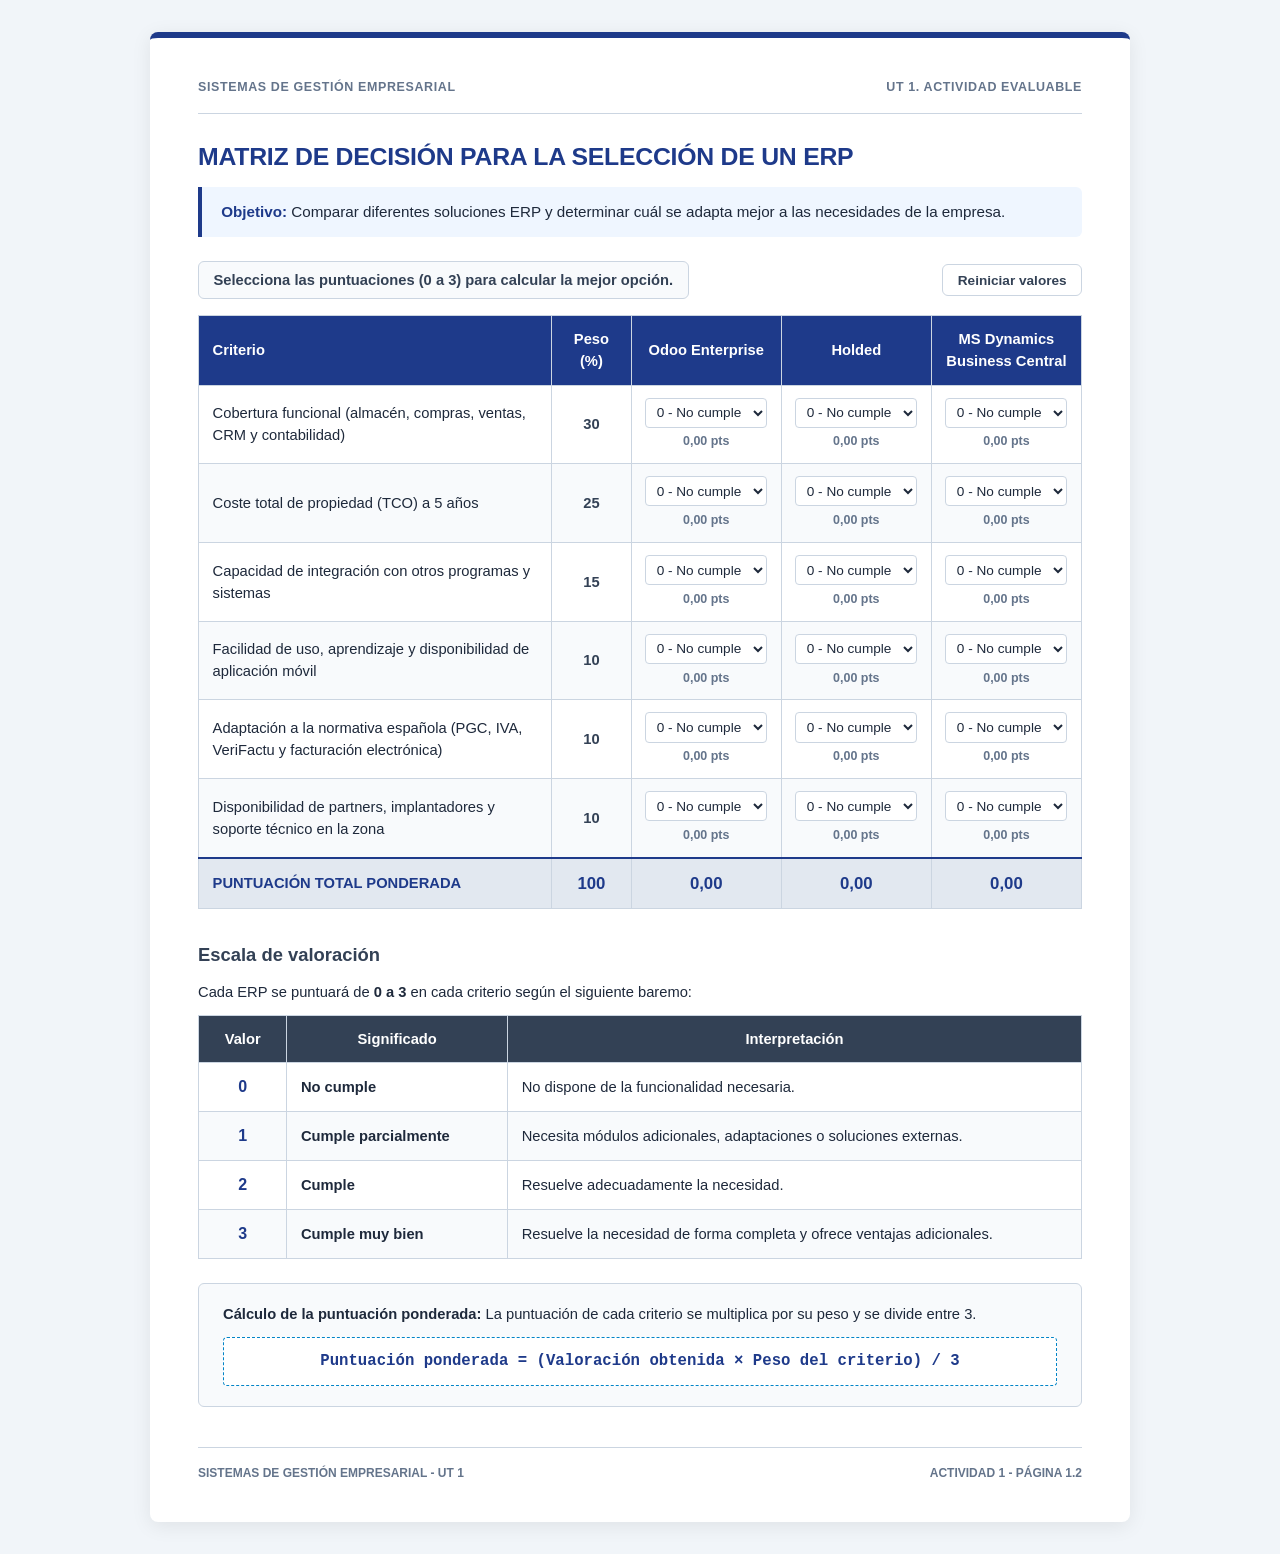
==== version1/index.html @ aa4cd5d7 "Add interactive ERP decision matrix HTML file" ====
<!DOCTYPE html>
<html lang="es">
<head>
    <meta charset="UTF-8">
    <meta name="viewport" content="width=device-width, initial-scale=1.0">
    <title>Matriz de Decisión ERP - Interactiva</title>
    <style>
        :root {
            --primary: #1e3a8a;
            --primary-light: #eff6ff;
            --secondary: #334155;
            --border: #cbd5e1;
            --bg-page: #f1f5f9;
            --bg-card: #ffffff;
            --text-main: #1e293b;
            --text-muted: #64748b;
            --accent: #0284c7;
            --winner-bg: #dcfce7;
            --winner-text: #166534;
            --winner-border: #16a34a;
        }

        * {
            box-sizing: border-box;
            margin: 0;
            padding: 0;
        }

        body {
            font-family: 'Segoe UI', Roboto, Helvetica, Arial, sans-serif;
            background-color: var(--bg-page);
            color: var(--text-main);
            line-height: 1.5;
            padding: 2rem 1rem;
        }

        .document-container {
            max-width: 980px;
            margin: 0 auto;
            background-color: var(--bg-card);
            padding: 2.5rem 3rem;
            border-radius: 8px;
            box-shadow: 0 4px 20px rgba(0, 0, 0, 0.08);
            border-top: 6px solid var(--primary);
        }

        /* Cabecera de la actividad */
        .module-header {
            display: flex;
            justify-content: space-between;
            align-items: center;
            font-size: 0.78rem;
            font-weight: 700;
            letter-spacing: 0.05em;
            color: var(--text-muted);
            text-transform: uppercase;
            padding-bottom: 1rem;
            border-bottom: 1px solid var(--border);
            margin-bottom: 1.5rem;
        }

        h1 {
            font-size: 1.55rem;
            color: var(--primary);
            margin-bottom: 0.75rem;
            letter-spacing: -0.01em;
        }

        .objective-box {
            background-color: var(--primary-light);
            border-left: 4px solid var(--primary);
            padding: 0.85rem 1.2rem;
            border-radius: 0 6px 6px 0;
            margin-bottom: 1.5rem;
            font-size: 0.95rem;
        }

        .objective-box strong {
            color: var(--primary);
        }

        /* Barra de controles */
        .controls-bar {
            display: flex;
            justify-content: space-between;
            align-items: center;
            margin-bottom: 1rem;
            flex-wrap: wrap;
            gap: 0.75rem;
        }

        .winner-banner {
            font-size: 0.92rem;
            font-weight: 600;
            color: var(--secondary);
            background-color: #f8fafc;
            border: 1px solid var(--border);
            padding: 0.45rem 0.9rem;
            border-radius: 6px;
        }

        .winner-banner.has-winner {
            background-color: var(--winner-bg);
            color: var(--winner-text);
            border-color: var(--winner-border);
        }

        .btn-reset {
            background-color: #ffffff;
            color: var(--secondary);
            border: 1px solid var(--border);
            padding: 0.45rem 0.9rem;
            border-radius: 6px;
            font-size: 0.85rem;
            font-weight: 600;
            cursor: pointer;
            transition: all 0.15s ease;
        }

        .btn-reset:hover {
            background-color: #fee2e2;
            color: #991b1b;
            border-color: #fca5a5;
        }

        h2 {
            font-size: 1.15rem;
            color: var(--secondary);
            margin-top: 2rem;
            margin-bottom: 0.75rem;
        }

        /* Tablas */
        .table-wrapper {
            overflow-x: auto;
            margin-bottom: 1.5rem;
        }

        table {
            width: 100%;
            border-collapse: collapse;
            font-size: 0.92rem;
        }

        th, td {
            border: 1px solid var(--border);
            padding: 0.75rem 0.85rem;
            text-align: left;
        }

        thead th {
            background-color: var(--primary);
            color: #ffffff;
            font-weight: 600;
            text-align: center;
            vertical-align: middle;
        }

        thead th:first-child {
            text-align: left;
            width: 40%;
        }

        tbody tr:nth-child(even) {
            background-color: #f8fafc;
        }

        tbody tr:hover {
            background-color: #f1f5f9;
        }

        .col-peso {
            text-align: center;
            font-weight: 700;
            color: var(--secondary);
            width: 9%;
        }

        .col-erp {
            text-align: center;
            width: 17%;
        }

        /* Selectores y puntos parciales */
        .cell-input-group {
            display: flex;
            flex-direction: column;
            align-items: center;
            gap: 0.3rem;
        }

        select.score-select {
            width: 100%;
            max-width: 125px;
            padding: 0.35rem 0.4rem;
            border: 1px solid var(--border);
            border-radius: 4px;
            font-size: 0.85rem;
            font-family: inherit;
            background-color: #ffffff;
            color: var(--text-main);
            cursor: pointer;
        }

        select.score-select:focus {
            outline: none;
            border-color: var(--accent);
            box-shadow: 0 0 0 2px rgba(2, 132, 199, 0.2);
        }

        .partial-pts {
            font-size: 0.78rem;
            color: var(--text-muted);
            font-weight: 600;
        }

        /* Fila de total */
        tfoot td {
            background-color: #e2e8f0;
            font-weight: 700;
            color: var(--primary);
            border-top: 2px solid var(--primary);
            transition: background-color 0.25s ease, color 0.25s ease;
        }

        tfoot td:not(:first-child) {
            text-align: center;
            font-size: 1.05rem;
        }

        tfoot td.winner-cell {
            background-color: var(--winner-bg);
            color: var(--winner-text);
        }

        /* Tabla de escala */
        .scale-table thead th {
            background-color: var(--secondary);
        }

        .scale-table thead th:first-child {
            width: 10%;
            text-align: center;
        }

        .scale-table td:first-child {
            text-align: center;
            font-weight: 700;
            font-size: 1rem;
            color: var(--primary);
        }

        .scale-table td:nth-child(2) {
            font-weight: 600;
            width: 25%;
        }

        /* Caja de fórmula */
        .formula-section {
            margin-top: 1.5rem;
            background-color: #f8fafc;
            border: 1px solid var(--border);
            border-radius: 6px;
            padding: 1.2rem 1.5rem;
        }

        .formula-section p {
            font-size: 0.92rem;
            margin-bottom: 0.75rem;
        }

        .formula-highlight {
            background-color: #ffffff;
            border: 1px dashed var(--accent);
            color: var(--primary);
            font-weight: 700;
            text-align: center;
            padding: 0.75rem;
            border-radius: 4px;
            font-family: 'Consolas', 'Courier New', monospace;
            font-size: 0.98rem;
        }

        /* Pie de página */
        .document-footer {
            margin-top: 2.5rem;
            padding-top: 1rem;
            border-top: 1px solid var(--border);
            display: flex;
            justify-content: space-between;
            font-size: 0.75rem;
            color: var(--text-muted);
            font-weight: 600;
        }

        /* Estilos para impresión */
        @media print {
            body {
                background: none;
                padding: 0;
            }
            .document-container {
                box-shadow: none;
                border-top: none;
                padding: 1rem;
                max-width: 100%;
            }
            .btn-reset {
                display: none;
            }
            select.score-select {
                border: none;
                appearance: none;
                font-weight: 700;
                text-align: center;
            }
        }
    </style>
</head>
<body>

    <div class="document-container">
        <!-- Encabezado superior -->
        <header class="module-header">
            <span>Sistemas de Gestión Empresarial</span>
            <span>UT 1. Actividad Evaluable</span>
        </header>

        <!-- Título y objetivo -->
        <h1>MATRIZ DE DECISIÓN PARA LA SELECCIÓN DE UN ERP</h1>
        <div class="objective-box">
            <strong>Objetivo:</strong> Comparar diferentes soluciones ERP y determinar cuál se adapta mejor a las necesidades de la empresa.
        </div>

        <!-- Barra de estado y reinicio -->
        <div class="controls-bar">
            <div id="winner-banner" class="winner-banner">
                Selecciona las puntuaciones (0 a 3) para calcular la mejor opción.
            </div>
            <button type="button" id="btn-reset" class="btn-reset">Reiniciar valores</button>
        </div>

        <!-- Tabla 1: Matriz de decisión -->
        <div class="table-wrapper">
            <table id="decision-matrix">
                <thead>
                    <tr>
                        <th>Criterio</th>
                        <th>Peso (%)</th>
                        <th>Odoo Enterprise</th>
                        <th>Holded</th>
                        <th>MS Dynamics Business Central</th>
                    </tr>
                </thead>
                <tbody>
                    <tr data-peso="30">
                        <td>Cobertura funcional (almacén, compras, ventas, CRM y contabilidad)</td>
                        <td class="col-peso">30</td>
                        <td class="col-erp" data-erp="odoo"></td>
                        <td class="col-erp" data-erp="holded"></td>
                        <td class="col-erp" data-erp="dynamics"></td>
                    </tr>
                    <tr data-peso="25">
                        <td>Coste total de propiedad (TCO) a 5 años</td>
                        <td class="col-peso">25</td>
                        <td class="col-erp" data-erp="odoo"></td>
                        <td class="col-erp" data-erp="holded"></td>
                        <td class="col-erp" data-erp="dynamics"></td>
                    </tr>
                    <tr data-peso="15">
                        <td>Capacidad de integración con otros programas y sistemas</td>
                        <td class="col-peso">15</td>
                        <td class="col-erp" data-erp="odoo"></td>
                        <td class="col-erp" data-erp="holded"></td>
                        <td class="col-erp" data-erp="dynamics"></td>
                    </tr>
                    <tr data-peso="10">
                        <td>Facilidad de uso, aprendizaje y disponibilidad de aplicación móvil</td>
                        <td class="col-peso">10</td>
                        <td class="col-erp" data-erp="odoo"></td>
                        <td class="col-erp" data-erp="holded"></td>
                        <td class="col-erp" data-erp="dynamics"></td>
                    </tr>
                    <tr data-peso="10">
                        <td>Adaptación a la normativa española (PGC, IVA, VeriFactu y facturación electrónica)</td>
                        <td class="col-peso">10</td>
                        <td class="col-erp" data-erp="odoo"></td>
                        <td class="col-erp" data-erp="holded"></td>
                        <td class="col-erp" data-erp="dynamics"></td>
                    </tr>
                    <tr data-peso="10">
                        <td>Disponibilidad de partners, implantadores y soporte técnico en la zona</td>
                        <td class="col-peso">10</td>
                        <td class="col-erp" data-erp="odoo"></td>
                        <td class="col-erp" data-erp="holded"></td>
                        <td class="col-erp" data-erp="dynamics"></td>
                    </tr>
                </tbody>
                <tfoot>
                    <tr>
                        <td>PUNTUACIÓN TOTAL PONDERADA</td>
                        <td>100</td>
                        <td id="total-odoo">0,00</td>
                        <td id="total-holded">0,00</td>
                        <td id="total-dynamics">0,00</td>
                    </tr>
                </tfoot>
            </table>
        </div>

        <!-- Sección: Escala de valoración -->
        <h2>Escala de valoración</h2>
        <p style="font-size: 0.92rem; margin-bottom: 0.75rem;">
            Cada ERP se puntuará de <strong>0 a 3</strong> en cada criterio según el siguiente baremo:
        </p>

        <div class="table-wrapper">
            <table class="scale-table">
                <thead>
                    <tr>
                        <th>Valor</th>
                        <th>Significado</th>
                        <th>Interpretación</th>
                    </tr>
                </thead>
                <tbody>
                    <tr>
                        <td>0</td>
                        <td>No cumple</td>
                        <td>No dispone de la funcionalidad necesaria.</td>
                    </tr>
                    <tr>
                        <td>1</td>
                        <td>Cumple parcialmente</td>
                        <td>Necesita módulos adicionales, adaptaciones o soluciones externas.</td>
                    </tr>
                    <tr>
                        <td>2</td>
                        <td>Cumple</td>
                        <td>Resuelve adecuadamente la necesidad.</td>
                    </tr>
                    <tr>
                        <td>3</td>
                        <td>Cumple muy bien</td>
                        <td>Resuelve la necesidad de forma completa y ofrece ventajas adicionales.</td>
                    </tr>
                </tbody>
            </table>
        </div>

        <!-- Sección: Fórmula de cálculo -->
        <div class="formula-section">
            <p>
                <strong>Cálculo de la puntuación ponderada:</strong> La puntuación de cada criterio se multiplica por su peso y se divide entre 3.
            </p>
            <div class="formula-highlight">
                Puntuación ponderada = (Valoración obtenida × Peso del criterio) / 3
            </div>
        </div>

        <!-- Pie de página -->
        <footer class="document-footer">
            <span>SISTEMAS DE GESTIÓN EMPRESARIAL - UT 1</span>
            <span>ACTIVIDAD 1 - PÁGINA 1.2</span>
        </footer>
    </div>

    <script>
        document.addEventListener('DOMContentLoaded', () => {
            const erpNames = {
                odoo: 'Odoo Enterprise',
                holded: 'Holded',
                dynamics: 'MS Dynamics Business Central'
            };

            const optionsHTML = `
                <option value="0">0 - No cumple</option>
                <option value="1">1 - Parcialmente</option>
                <option value="2">2 - Cumple</option>
                <option value="3">3 - Muy bien</option>
            `;

            // Inyectar los desplegables y etiquetas de puntos parciales en cada celda
            const erpCells = document.querySelectorAll('#decision-matrix tbody td.col-erp');
            erpCells.forEach(cell => {
                const erpKey = cell.dataset.erp;
                cell.innerHTML = `
                    <div class="cell-input-group">
                        <select class="score-select" data-erp="${erpKey}" aria-label="Puntuación ${erpNames[erpKey]}">
                            ${optionsHTML}
                        </select>
                        <span class="partial-pts">0,00 pts</span>
                    </div>
                `;
            });

            const rows = document.querySelectorAll('#decision-matrix tbody tr');
            const banner = document.getElementById('winner-banner');
            const resetBtn = document.getElementById('btn-reset');

            // Función principal de cálculo
            function calcularMatriz() {
                const totals = { odoo: 0, holded: 0, dynamics: 0 };

                rows.forEach(row => {
                    const peso = parseFloat(row.dataset.peso);

                    Object.keys(totals).forEach(erpKey => {
                        const cell = row.querySelector(`td[data-erp="${erpKey}"]`);
                        const select = cell.querySelector('select');
                        const partialLabel = cell.querySelector('.partial-pts');

                        const valoracion = parseFloat(select.value);
                        // Fórmula exacta del enunciado: (Valoración * Peso) / 3
                        const ponderada = (valoracion * peso) / 3;

                        totals[erpKey] += ponderada;
                        partialLabel.textContent = `${ponderada.toFixed(2).replace('.', ',')} pts`;
                    });
                });

                // Actualizar celdas de totales y detectar ganador
                let maxScore = 0;
                Object.keys(totals).forEach(erpKey => {
                    const totalCell = document.getElementById(`total-${erpKey}`);
                    totalCell.textContent = totals[erpKey].toFixed(2).replace('.', ',');
                    totalCell.classList.remove('winner-cell');

                    if (totals[erpKey] > maxScore) {
                        maxScore = totals[erpKey];
                    }
                });

                // Resaltar ganador(es) si hay puntuación mayor que 0
                if (maxScore > 0) {
                    const winners = [];
                    Object.keys(totals).forEach(erpKey => {
                        if (Math.abs(totals[erpKey] - maxScore) < 0.001) {
                            document.getElementById(`total-${erpKey}`).classList.add('winner-cell');
                            winners.push(erpNames[erpKey]);
                        }
                    });

                    banner.classList.add('has-winner');
                    const label = winners.length > 1 ? 'Empate en cabeza:' : 'Mejor opción actual:';
                    banner.textContent = `${label} ${winners.join(' y ')} (${maxScore.toFixed(2).replace('.', ',')} / 100 pts)`;
                } else {
                    banner.classList.remove('has-winner');
                    banner.textContent = 'Selecciona las puntuaciones (0 a 3) para calcular la mejor opción.';
                }
            }

            // Escuchar cambios en cualquier desplegable
            document.getElementById('decision-matrix').addEventListener('change', (e) => {
                if (e.target.classList.contains('score-select')) {
                    calcularMatriz();
                }
            });

            // Botón de reinicio
            resetBtn.addEventListener('click', () => {
                document.querySelectorAll('.score-select').forEach(sel => sel.value = '0');
                calcularMatriz();
            });
        });
    </script>

</body>
</html>
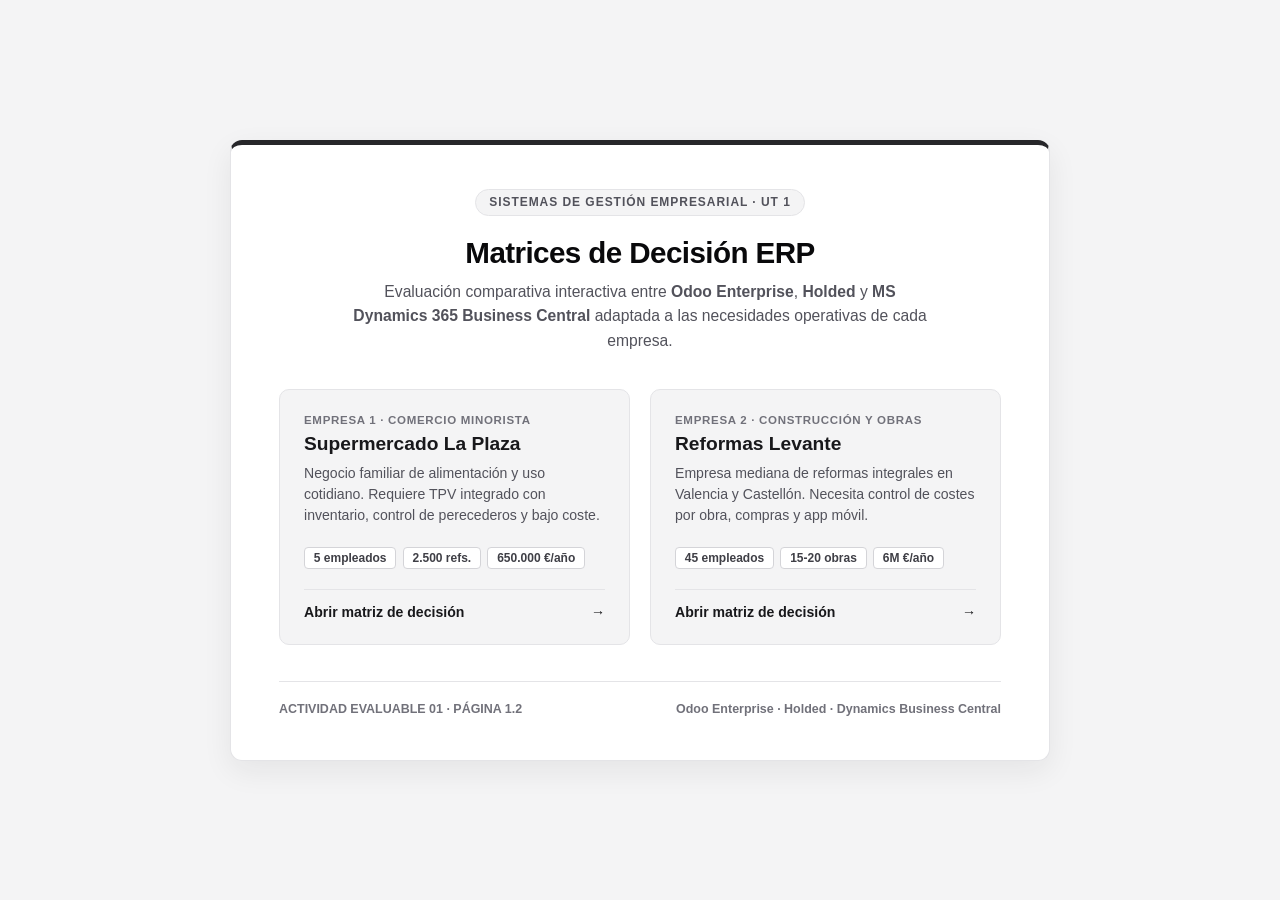
==== commit b5ef2e36: "add web" ====
--- a/version1/index.html
+++ b/version1/index.html
@@ -3,21 +3,19 @@
 <head>
     <meta charset="UTF-8">
     <meta name="viewport" content="width=device-width, initial-scale=1.0">
-    <title>Matriz de Decisión ERP - Interactiva</title>
+    <title>Selección de ERP - Índice de Matrices</title>
     <style>
         :root {
-            --primary: #1e3a8a;
-            --primary-light: #eff6ff;
-            --secondary: #334155;
-            --border: #cbd5e1;
-            --bg-page: #f1f5f9;
-            --bg-card: #ffffff;
-            --text-main: #1e293b;
-            --text-muted: #64748b;
-            --accent: #0284c7;
-            --winner-bg: #dcfce7;
-            --winner-text: #166534;
-            --winner-border: #16a34a;
+            --gray-950: #09090b;
+            --gray-900: #18181b;
+            --gray-800: #27272a;
+            --gray-700: #3f3f46;
+            --gray-600: #52525b;
+            --gray-500: #71717a;
+            --gray-300: #d4d4d8;
+            --gray-200: #e4e4e7;
+            --gray-100: #f4f4f5;
+            --white: #ffffff;
         }
 
         * {
@@ -28,542 +26,218 @@
 
         body {
             font-family: 'Segoe UI', Roboto, Helvetica, Arial, sans-serif;
-            background-color: var(--bg-page);
-            color: var(--text-main);
+            background-color: var(--gray-100);
+            color: var(--gray-900);
+            min-height: 100vh;
+            display: flex;
+            align-items: center;
+            justify-content: center;
+            padding: 2rem 1rem;
+        }
+
+        .hub-container {
+            width: 100%;
+            max-width: 820px;
+            background-color: var(--white);
+            border: 1px solid var(--gray-200);
+            border-top: 5px solid var(--gray-800);
+            border-radius: 12px;
+            padding: 2.75rem 3rem;
+            box-shadow: 0 10px 30px rgba(24, 24, 27, 0.07);
+            text-align: center;
+        }
+
+        .badge {
+            display: inline-block;
+            font-size: 0.75rem;
+            font-weight: 700;
+            letter-spacing: 0.08em;
+            text-transform: uppercase;
+            color: var(--gray-600);
+            background-color: var(--gray-100);
+            border: 1px solid var(--gray-200);
+            padding: 0.35rem 0.85rem;
+            border-radius: 999px;
+            margin-bottom: 1.25rem;
+        }
+
+        h1 {
+            font-size: 1.85rem;
+            color: var(--gray-950);
+            letter-spacing: -0.02em;
+            margin-bottom: 0.65rem;
+        }
+
+        .subtitle {
+            color: var(--gray-600);
+            font-size: 0.98rem;
+            max-width: 580px;
+            margin: 0 auto 2.25rem auto;
+            line-height: 1.55;
+        }
+
+        .cards-grid {
+            display: grid;
+            grid-template-columns: repeat(2, 1fr);
+            gap: 1.25rem;
+            text-align: left;
+            margin-bottom: 2.25rem;
+        }
+
+        @media (max-width: 660px) {
+            .cards-grid {
+                grid-template-columns: 1fr;
+            }
+            .hub-container {
+                padding: 2rem 1.5rem;
+            }
+        }
+
+        .company-card {
+            display: flex;
+            flex-direction: column;
+            justify-content: space-between;
+            text-decoration: none;
+            color: inherit;
+            background-color: var(--gray-100);
+            border: 1px solid var(--gray-200);
+            border-radius: 10px;
+            padding: 1.5rem;
+            transition: transform 0.18s ease, box-shadow 0.18s ease, border-color 0.18s ease, background-color 0.18s ease;
+        }
+
+        .company-card:hover {
+            transform: translateY(-3px);
+            background-color: var(--white);
+            border-color: var(--gray-500);
+            box-shadow: 0 8px 20px rgba(24, 24, 27, 0.08);
+        }
+
+        .card-tag {
+            font-size: 0.72rem;
+            font-weight: 700;
+            text-transform: uppercase;
+            letter-spacing: 0.06em;
+            color: var(--gray-500);
+            margin-bottom: 0.45rem;
+        }
+
+        .company-card h2 {
+            font-size: 1.2rem;
+            color: var(--gray-900);
+            margin-bottom: 0.5rem;
+        }
+
+        .company-card p {
+            font-size: 0.88rem;
+            color: var(--gray-600);
             line-height: 1.5;
-            padding: 2rem 1rem;
-        }
-
-        .document-container {
-            max-width: 980px;
-            margin: 0 auto;
-            background-color: var(--bg-card);
-            padding: 2.5rem 3rem;
-            border-radius: 8px;
-            box-shadow: 0 4px 20px rgba(0, 0, 0, 0.08);
-            border-top: 6px solid var(--primary);
-        }
-
-        /* Cabecera de la actividad */
-        .module-header {
+            margin-bottom: 1.25rem;
+        }
+
+        .card-meta {
+            display: flex;
+            flex-wrap: wrap;
+            gap: 0.4rem;
+            margin-bottom: 1.25rem;
+        }
+
+        .meta-pill {
+            font-size: 0.75rem;
+            font-weight: 600;
+            color: var(--gray-700);
+            background-color: var(--white);
+            border: 1px solid var(--gray-300);
+            padding: 0.2rem 0.55rem;
+            border-radius: 4px;
+        }
+
+        .card-cta {
+            display: inline-flex;
+            align-items: center;
+            justify-content: space-between;
+            width: 100%;
+            font-size: 0.88rem;
+            font-weight: 700;
+            color: var(--gray-900);
+            padding-top: 0.85rem;
+            border-top: 1px solid var(--gray-200);
+        }
+
+        .company-card:hover .card-cta {
+            color: var(--gray-950);
+        }
+
+        .hub-footer {
+            padding-top: 1.25rem;
+            border-top: 1px solid var(--gray-200);
             display: flex;
             justify-content: space-between;
             align-items: center;
+            flex-wrap: wrap;
+            gap: 0.5rem;
             font-size: 0.78rem;
-            font-weight: 700;
-            letter-spacing: 0.05em;
-            color: var(--text-muted);
-            text-transform: uppercase;
-            padding-bottom: 1rem;
-            border-bottom: 1px solid var(--border);
-            margin-bottom: 1.5rem;
-        }
-
-        h1 {
-            font-size: 1.55rem;
-            color: var(--primary);
-            margin-bottom: 0.75rem;
-            letter-spacing: -0.01em;
-        }
-
-        .objective-box {
-            background-color: var(--primary-light);
-            border-left: 4px solid var(--primary);
-            padding: 0.85rem 1.2rem;
-            border-radius: 0 6px 6px 0;
-            margin-bottom: 1.5rem;
-            font-size: 0.95rem;
-        }
-
-        .objective-box strong {
-            color: var(--primary);
-        }
-
-        /* Barra de controles */
-        .controls-bar {
-            display: flex;
-            justify-content: space-between;
-            align-items: center;
-            margin-bottom: 1rem;
-            flex-wrap: wrap;
-            gap: 0.75rem;
-        }
-
-        .winner-banner {
-            font-size: 0.92rem;
+            color: var(--gray-500);
             font-weight: 600;
-            color: var(--secondary);
-            background-color: #f8fafc;
-            border: 1px solid var(--border);
-            padding: 0.45rem 0.9rem;
-            border-radius: 6px;
-        }
-
-        .winner-banner.has-winner {
-            background-color: var(--winner-bg);
-            color: var(--winner-text);
-            border-color: var(--winner-border);
-        }
-
-        .btn-reset {
-            background-color: #ffffff;
-            color: var(--secondary);
-            border: 1px solid var(--border);
-            padding: 0.45rem 0.9rem;
-            border-radius: 6px;
-            font-size: 0.85rem;
-            font-weight: 600;
-            cursor: pointer;
-            transition: all 0.15s ease;
-        }
-
-        .btn-reset:hover {
-            background-color: #fee2e2;
-            color: #991b1b;
-            border-color: #fca5a5;
-        }
-
-        h2 {
-            font-size: 1.15rem;
-            color: var(--secondary);
-            margin-top: 2rem;
-            margin-bottom: 0.75rem;
-        }
-
-        /* Tablas */
-        .table-wrapper {
-            overflow-x: auto;
-            margin-bottom: 1.5rem;
-        }
-
-        table {
-            width: 100%;
-            border-collapse: collapse;
-            font-size: 0.92rem;
-        }
-
-        th, td {
-            border: 1px solid var(--border);
-            padding: 0.75rem 0.85rem;
-            text-align: left;
-        }
-
-        thead th {
-            background-color: var(--primary);
-            color: #ffffff;
-            font-weight: 600;
-            text-align: center;
-            vertical-align: middle;
-        }
-
-        thead th:first-child {
-            text-align: left;
-            width: 40%;
-        }
-
-        tbody tr:nth-child(even) {
-            background-color: #f8fafc;
-        }
-
-        tbody tr:hover {
-            background-color: #f1f5f9;
-        }
-
-        .col-peso {
-            text-align: center;
-            font-weight: 700;
-            color: var(--secondary);
-            width: 9%;
-        }
-
-        .col-erp {
-            text-align: center;
-            width: 17%;
-        }
-
-        /* Selectores y puntos parciales */
-        .cell-input-group {
-            display: flex;
-            flex-direction: column;
-            align-items: center;
-            gap: 0.3rem;
-        }
-
-        select.score-select {
-            width: 100%;
-            max-width: 125px;
-            padding: 0.35rem 0.4rem;
-            border: 1px solid var(--border);
-            border-radius: 4px;
-            font-size: 0.85rem;
-            font-family: inherit;
-            background-color: #ffffff;
-            color: var(--text-main);
-            cursor: pointer;
-        }
-
-        select.score-select:focus {
-            outline: none;
-            border-color: var(--accent);
-            box-shadow: 0 0 0 2px rgba(2, 132, 199, 0.2);
-        }
-
-        .partial-pts {
-            font-size: 0.78rem;
-            color: var(--text-muted);
-            font-weight: 600;
-        }
-
-        /* Fila de total */
-        tfoot td {
-            background-color: #e2e8f0;
-            font-weight: 700;
-            color: var(--primary);
-            border-top: 2px solid var(--primary);
-            transition: background-color 0.25s ease, color 0.25s ease;
-        }
-
-        tfoot td:not(:first-child) {
-            text-align: center;
-            font-size: 1.05rem;
-        }
-
-        tfoot td.winner-cell {
-            background-color: var(--winner-bg);
-            color: var(--winner-text);
-        }
-
-        /* Tabla de escala */
-        .scale-table thead th {
-            background-color: var(--secondary);
-        }
-
-        .scale-table thead th:first-child {
-            width: 10%;
-            text-align: center;
-        }
-
-        .scale-table td:first-child {
-            text-align: center;
-            font-weight: 700;
-            font-size: 1rem;
-            color: var(--primary);
-        }
-
-        .scale-table td:nth-child(2) {
-            font-weight: 600;
-            width: 25%;
-        }
-
-        /* Caja de fórmula */
-        .formula-section {
-            margin-top: 1.5rem;
-            background-color: #f8fafc;
-            border: 1px solid var(--border);
-            border-radius: 6px;
-            padding: 1.2rem 1.5rem;
-        }
-
-        .formula-section p {
-            font-size: 0.92rem;
-            margin-bottom: 0.75rem;
-        }
-
-        .formula-highlight {
-            background-color: #ffffff;
-            border: 1px dashed var(--accent);
-            color: var(--primary);
-            font-weight: 700;
-            text-align: center;
-            padding: 0.75rem;
-            border-radius: 4px;
-            font-family: 'Consolas', 'Courier New', monospace;
-            font-size: 0.98rem;
-        }
-
-        /* Pie de página */
-        .document-footer {
-            margin-top: 2.5rem;
-            padding-top: 1rem;
-            border-top: 1px solid var(--border);
-            display: flex;
-            justify-content: space-between;
-            font-size: 0.75rem;
-            color: var(--text-muted);
-            font-weight: 600;
-        }
-
-        /* Estilos para impresión */
-        @media print {
-            body {
-                background: none;
-                padding: 0;
-            }
-            .document-container {
-                box-shadow: none;
-                border-top: none;
-                padding: 1rem;
-                max-width: 100%;
-            }
-            .btn-reset {
-                display: none;
-            }
-            select.score-select {
-                border: none;
-                appearance: none;
-                font-weight: 700;
-                text-align: center;
-            }
         }
     </style>
 </head>
 <body>
 
-    <div class="document-container">
-        <!-- Encabezado superior -->
-        <header class="module-header">
-            <span>Sistemas de Gestión Empresarial</span>
-            <span>UT 1. Actividad Evaluable</span>
-        </header>
-
-        <!-- Título y objetivo -->
-        <h1>MATRIZ DE DECISIÓN PARA LA SELECCIÓN DE UN ERP</h1>
-        <div class="objective-box">
-            <strong>Objetivo:</strong> Comparar diferentes soluciones ERP y determinar cuál se adapta mejor a las necesidades de la empresa.
-        </div>
-
-        <!-- Barra de estado y reinicio -->
-        <div class="controls-bar">
-            <div id="winner-banner" class="winner-banner">
-                Selecciona las puntuaciones (0 a 3) para calcular la mejor opción.
-            </div>
-            <button type="button" id="btn-reset" class="btn-reset">Reiniciar valores</button>
-        </div>
-
-        <!-- Tabla 1: Matriz de decisión -->
-        <div class="table-wrapper">
-            <table id="decision-matrix">
-                <thead>
-                    <tr>
-                        <th>Criterio</th>
-                        <th>Peso (%)</th>
-                        <th>Odoo Enterprise</th>
-                        <th>Holded</th>
-                        <th>MS Dynamics Business Central</th>
-                    </tr>
-                </thead>
-                <tbody>
-                    <tr data-peso="30">
-                        <td>Cobertura funcional (almacén, compras, ventas, CRM y contabilidad)</td>
-                        <td class="col-peso">30</td>
-                        <td class="col-erp" data-erp="odoo"></td>
-                        <td class="col-erp" data-erp="holded"></td>
-                        <td class="col-erp" data-erp="dynamics"></td>
-                    </tr>
-                    <tr data-peso="25">
-                        <td>Coste total de propiedad (TCO) a 5 años</td>
-                        <td class="col-peso">25</td>
-                        <td class="col-erp" data-erp="odoo"></td>
-                        <td class="col-erp" data-erp="holded"></td>
-                        <td class="col-erp" data-erp="dynamics"></td>
-                    </tr>
-                    <tr data-peso="15">
-                        <td>Capacidad de integración con otros programas y sistemas</td>
-                        <td class="col-peso">15</td>
-                        <td class="col-erp" data-erp="odoo"></td>
-                        <td class="col-erp" data-erp="holded"></td>
-                        <td class="col-erp" data-erp="dynamics"></td>
-                    </tr>
-                    <tr data-peso="10">
-                        <td>Facilidad de uso, aprendizaje y disponibilidad de aplicación móvil</td>
-                        <td class="col-peso">10</td>
-                        <td class="col-erp" data-erp="odoo"></td>
-                        <td class="col-erp" data-erp="holded"></td>
-                        <td class="col-erp" data-erp="dynamics"></td>
-                    </tr>
-                    <tr data-peso="10">
-                        <td>Adaptación a la normativa española (PGC, IVA, VeriFactu y facturación electrónica)</td>
-                        <td class="col-peso">10</td>
-                        <td class="col-erp" data-erp="odoo"></td>
-                        <td class="col-erp" data-erp="holded"></td>
-                        <td class="col-erp" data-erp="dynamics"></td>
-                    </tr>
-                    <tr data-peso="10">
-                        <td>Disponibilidad de partners, implantadores y soporte técnico en la zona</td>
-                        <td class="col-peso">10</td>
-                        <td class="col-erp" data-erp="odoo"></td>
-                        <td class="col-erp" data-erp="holded"></td>
-                        <td class="col-erp" data-erp="dynamics"></td>
-                    </tr>
-                </tbody>
-                <tfoot>
-                    <tr>
-                        <td>PUNTUACIÓN TOTAL PONDERADA</td>
-                        <td>100</td>
-                        <td id="total-odoo">0,00</td>
-                        <td id="total-holded">0,00</td>
-                        <td id="total-dynamics">0,00</td>
-                    </tr>
-                </tfoot>
-            </table>
-        </div>
-
-        <!-- Sección: Escala de valoración -->
-        <h2>Escala de valoración</h2>
-        <p style="font-size: 0.92rem; margin-bottom: 0.75rem;">
-            Cada ERP se puntuará de <strong>0 a 3</strong> en cada criterio según el siguiente baremo:
+    <main class="hub-container">
+        <span class="badge">Sistemas de Gestión Empresarial · UT 1</span>
+        <h1>Matrices de Decisión ERP</h1>
+        <p class="subtitle">
+            Evaluación comparativa interactiva entre <strong>Odoo Enterprise</strong>, <strong>Holded</strong> y <strong>MS Dynamics 365 Business Central</strong> adaptada a las necesidades operativas de cada empresa.
         </p>
 
-        <div class="table-wrapper">
-            <table class="scale-table">
-                <thead>
-                    <tr>
-                        <th>Valor</th>
-                        <th>Significado</th>
-                        <th>Interpretación</th>
-                    </tr>
-                </thead>
-                <tbody>
-                    <tr>
-                        <td>0</td>
-                        <td>No cumple</td>
-                        <td>No dispone de la funcionalidad necesaria.</td>
-                    </tr>
-                    <tr>
-                        <td>1</td>
-                        <td>Cumple parcialmente</td>
-                        <td>Necesita módulos adicionales, adaptaciones o soluciones externas.</td>
-                    </tr>
-                    <tr>
-                        <td>2</td>
-                        <td>Cumple</td>
-                        <td>Resuelve adecuadamente la necesidad.</td>
-                    </tr>
-                    <tr>
-                        <td>3</td>
-                        <td>Cumple muy bien</td>
-                        <td>Resuelve la necesidad de forma completa y ofrece ventajas adicionales.</td>
-                    </tr>
-                </tbody>
-            </table>
-        </div>
-
-        <!-- Sección: Fórmula de cálculo -->
-        <div class="formula-section">
-            <p>
-                <strong>Cálculo de la puntuación ponderada:</strong> La puntuación de cada criterio se multiplica por su peso y se divide entre 3.
-            </p>
-            <div class="formula-highlight">
-                Puntuación ponderada = (Valoración obtenida × Peso del criterio) / 3
-            </div>
-        </div>
-
-        <!-- Pie de página -->
-        <footer class="document-footer">
-            <span>SISTEMAS DE GESTIÓN EMPRESARIAL - UT 1</span>
-            <span>ACTIVIDAD 1 - PÁGINA 1.2</span>
+        <section class="cards-grid">
+            <!-- Tarjeta Empresa 1 -->
+            <a href="supermercado-la-plaza.html" class="company-card">
+                <div>
+                    <div class="card-tag">Empresa 1 · Comercio Minorista</div>
+                    <h2>Supermercado La Plaza</h2>
+                    <p>
+                        Negocio familiar de alimentación y uso cotidiano. Requiere TPV integrado con inventario, control de perecederos y bajo coste.
+                    </p>
+                    <div class="card-meta">
+                        <span class="meta-pill">5 empleados</span>
+                        <span class="meta-pill">2.500 refs.</span>
+                        <span class="meta-pill">650.000 €/año</span>
+                    </div>
+                </div>
+                <div class="card-cta">
+                    <span>Abrir matriz de decisión</span>
+                    <span>→</span>
+                </div>
+            </a>
+
+            <!-- Tarjeta Empresa 2 -->
+            <a href="reformas-levante.html" class="company-card">
+                <div>
+                    <div class="card-tag">Empresa 2 · Construcción y Obras</div>
+                    <h2>Reformas Levante</h2>
+                    <p>
+                        Empresa mediana de reformas integrales en Valencia y Castellón. Necesita control de costes por obra, compras y app móvil.
+                    </p>
+                    <div class="card-meta">
+                        <span class="meta-pill">45 empleados</span>
+                        <span class="meta-pill">15-20 obras</span>
+                        <span class="meta-pill">6M €/año</span>
+                    </div>
+                </div>
+                <div class="card-cta">
+                    <span>Abrir matriz de decisión</span>
+                    <span>→</span>
+                </div>
+            </a>
+        </section>
+
+        <footer class="hub-footer">
+            <span>ACTIVIDAD EVALUABLE 01 · PÁGINA 1.2</span>
+            <span>Odoo Enterprise · Holded · Dynamics Business Central</span>
         </footer>
-    </div>
-
-    <script>
-        document.addEventListener('DOMContentLoaded', () => {
-            const erpNames = {
-                odoo: 'Odoo Enterprise',
-                holded: 'Holded',
-                dynamics: 'MS Dynamics Business Central'
-            };
-
-            const optionsHTML = `
-                <option value="0">0 - No cumple</option>
-                <option value="1">1 - Parcialmente</option>
-                <option value="2">2 - Cumple</option>
-                <option value="3">3 - Muy bien</option>
-            `;
-
-            // Inyectar los desplegables y etiquetas de puntos parciales en cada celda
-            const erpCells = document.querySelectorAll('#decision-matrix tbody td.col-erp');
-            erpCells.forEach(cell => {
-                const erpKey = cell.dataset.erp;
-                cell.innerHTML = `
-                    <div class="cell-input-group">
-                        <select class="score-select" data-erp="${erpKey}" aria-label="Puntuación ${erpNames[erpKey]}">
-                            ${optionsHTML}
-                        </select>
-                        <span class="partial-pts">0,00 pts</span>
-                    </div>
-                `;
-            });
-
-            const rows = document.querySelectorAll('#decision-matrix tbody tr');
-            const banner = document.getElementById('winner-banner');
-            const resetBtn = document.getElementById('btn-reset');
-
-            // Función principal de cálculo
-            function calcularMatriz() {
-                const totals = { odoo: 0, holded: 0, dynamics: 0 };
-
-                rows.forEach(row => {
-                    const peso = parseFloat(row.dataset.peso);
-
-                    Object.keys(totals).forEach(erpKey => {
-                        const cell = row.querySelector(`td[data-erp="${erpKey}"]`);
-                        const select = cell.querySelector('select');
-                        const partialLabel = cell.querySelector('.partial-pts');
-
-                        const valoracion = parseFloat(select.value);
-                        // Fórmula exacta del enunciado: (Valoración * Peso) / 3
-                        const ponderada = (valoracion * peso) / 3;
-
-                        totals[erpKey] += ponderada;
-                        partialLabel.textContent = `${ponderada.toFixed(2).replace('.', ',')} pts`;
-                    });
-                });
-
-                // Actualizar celdas de totales y detectar ganador
-                let maxScore = 0;
-                Object.keys(totals).forEach(erpKey => {
-                    const totalCell = document.getElementById(`total-${erpKey}`);
-                    totalCell.textContent = totals[erpKey].toFixed(2).replace('.', ',');
-                    totalCell.classList.remove('winner-cell');
-
-                    if (totals[erpKey] > maxScore) {
-                        maxScore = totals[erpKey];
-                    }
-                });
-
-                // Resaltar ganador(es) si hay puntuación mayor que 0
-                if (maxScore > 0) {
-                    const winners = [];
-                    Object.keys(totals).forEach(erpKey => {
-                        if (Math.abs(totals[erpKey] - maxScore) < 0.001) {
-                            document.getElementById(`total-${erpKey}`).classList.add('winner-cell');
-                            winners.push(erpNames[erpKey]);
-                        }
-                    });
-
-                    banner.classList.add('has-winner');
-                    const label = winners.length > 1 ? 'Empate en cabeza:' : 'Mejor opción actual:';
-                    banner.textContent = `${label} ${winners.join(' y ')} (${maxScore.toFixed(2).replace('.', ',')} / 100 pts)`;
-                } else {
-                    banner.classList.remove('has-winner');
-                    banner.textContent = 'Selecciona las puntuaciones (0 a 3) para calcular la mejor opción.';
-                }
-            }
-
-            // Escuchar cambios en cualquier desplegable
-            document.getElementById('decision-matrix').addEventListener('change', (e) => {
-                if (e.target.classList.contains('score-select')) {
-                    calcularMatriz();
-                }
-            });
-
-            // Botón de reinicio
-            resetBtn.addEventListener('click', () => {
-                document.querySelectorAll('.score-select').forEach(sel => sel.value = '0');
-                calcularMatriz();
-            });
-        });
-    </script>
+    </main>
 
 </body>
-</html>
+</html>
